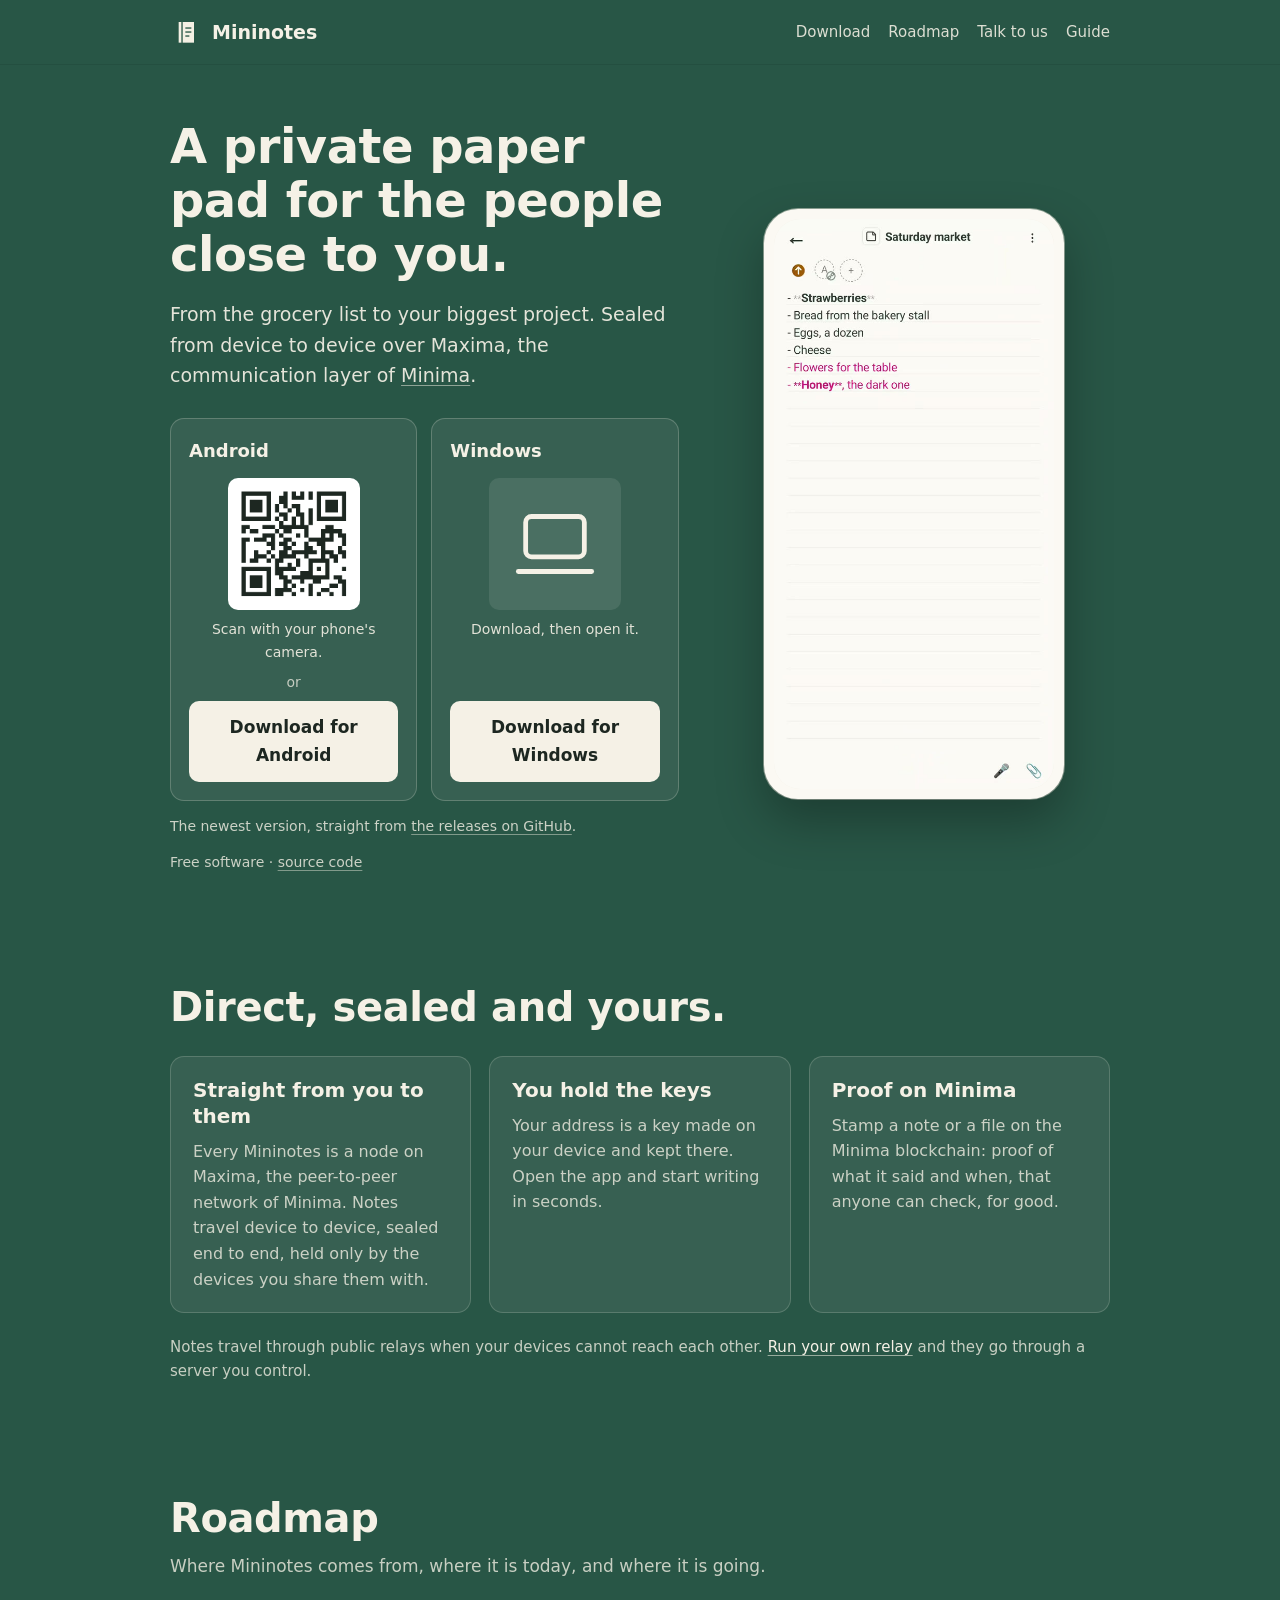
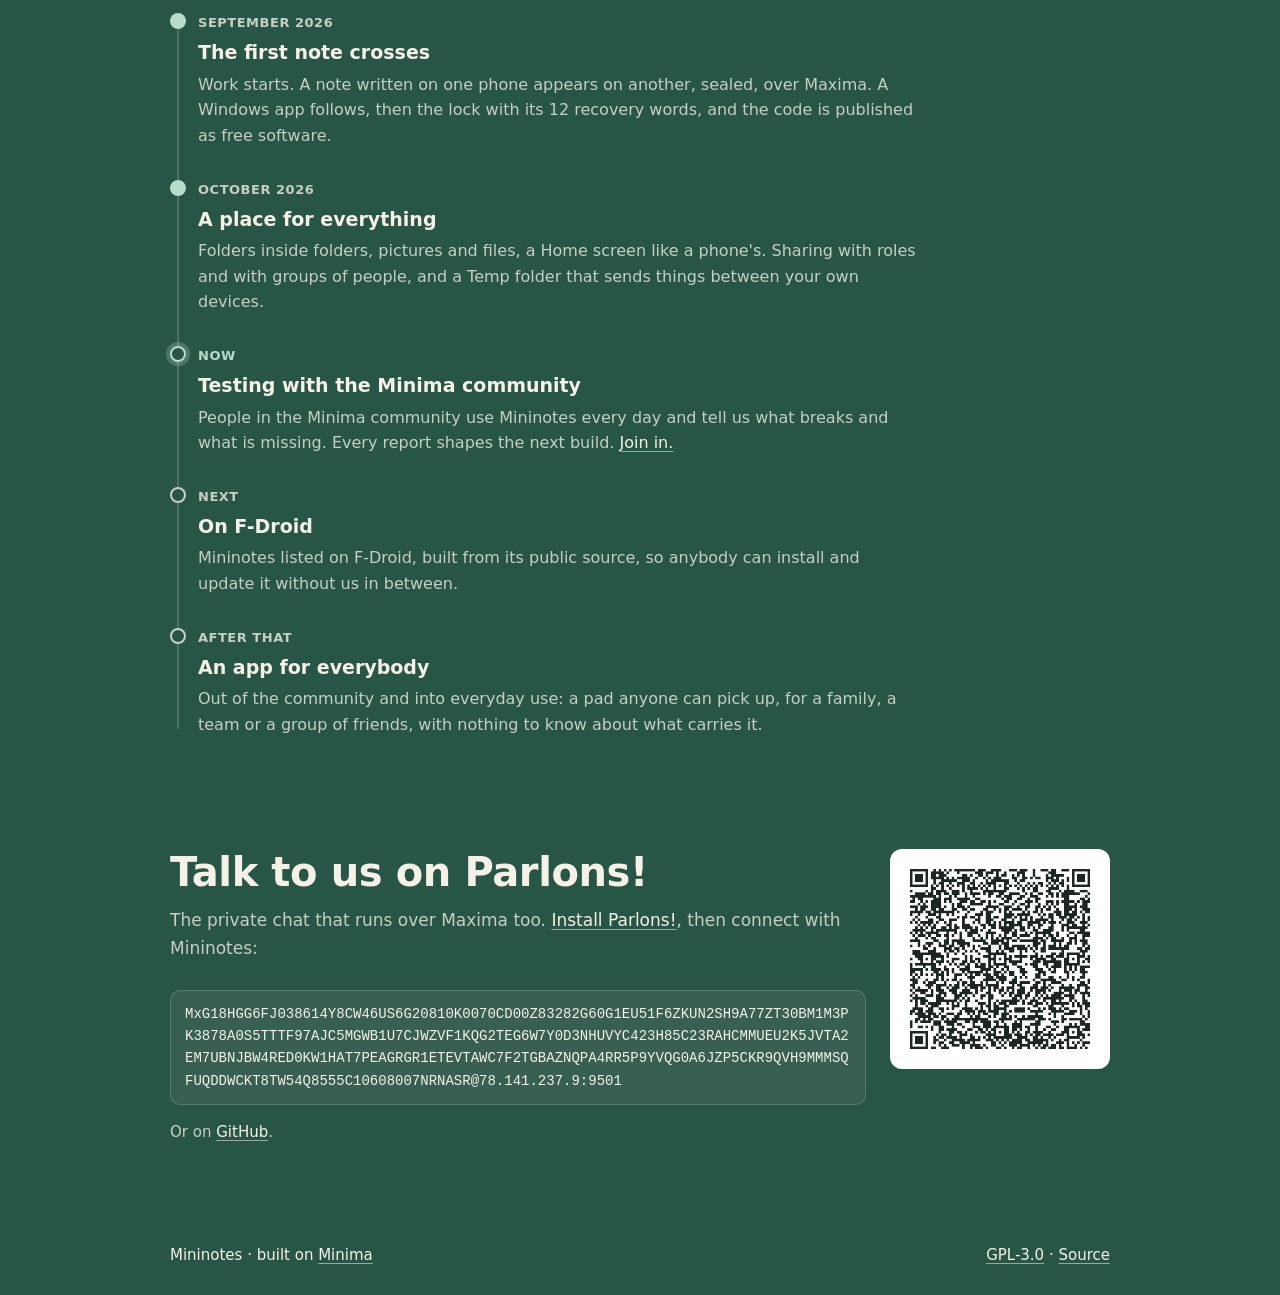
==== index.html @ 7ae5e50c "Guide last in the menu, and the bar back at the first scroll up The menu reads Download, Roadmap, Ta" ====
<!doctype html>
<html lang="en">
<head>
<meta charset="utf-8">
<meta name="viewport" content="width=device-width, initial-scale=1">
<title>Mininotes - a private paper pad for the people close to you</title>
<meta name="description" content="From the grocery list to your biggest project. Notes sealed from device to device over Maxima, the communication layer of Minima. Android and Windows. Free software.">
<meta name="theme-color" content="#285646">
<link rel="icon" type="image/png" sizes="32x32" href="assets/favicon-32.png">
<link rel="icon" type="image/png" sizes="512x512" href="assets/mininotes-512.png">
<link rel="apple-touch-icon" href="assets/apple-touch-icon.png">
<link rel="stylesheet" href="assets/site.css">
<meta property="og:title" content="Mininotes">
<meta property="og:description" content="A private paper pad for the people close to you. Sealed from device to device over Maxima.">
<meta property="og:image" content="assets/mininotes-512.png">
</head>
<body>

<header class="bar">
  <div class="wrap">
    <a class="brand" href="./"><img src="assets/mininotes-512.png" alt="">Mininotes</a>
    <nav aria-label="On this page">
      <a href="#download">Download</a>
      <a href="#roadmap">Roadmap</a>
      <a href="#talk">Talk to us</a>
      <a href="guide.html">Guide</a>
    </nav>
  </div>
</header>

<div class="hero">
  <div class="wrap">
    <div>
      <h1>A private paper pad for the people close to you.</h1>
      <p class="lead">From the grocery list to your biggest project. Sealed from device to device over Maxima, the communication layer of <a class="onground" href="https://minima.global">Minima</a>.</p>
      <div class="choices" id="download">
        <div class="choice">
          <h3>Android</h3>
          <div class="scan">
            <img src="assets/android-qr.png" alt="A code to scan with an Android phone: it downloads Mininotes">
            <p>Scan with your phone's camera.</p>
          </div>
          <p class="or">or</p>
          <a class="button" id="get-android" href="https://github.com/mininotesorg/mininotes/releases/latest/download/Mininotes.apk">Download for Android</a>
        </div>
        <div class="choice">
          <h3>Windows</h3>
          <div class="pc">
            <svg viewBox="0 0 24 24" aria-hidden="true"><rect x="4" y="4.5" width="16" height="11" rx="1.6"/><path d="M2 19.5h20"/></svg>
            <p>Download, then open it.</p>
          </div>
          <a class="button" id="get-windows" href="https://github.com/mininotesorg/mininotes/releases/latest/download/Mininotes-Windows.zip">Download for Windows</a>
        </div>
      </div>
      <p class="small" id="which">The newest version, straight from <a class="onground" href="https://github.com/mininotesorg/mininotes/releases">the releases on GitHub</a>.</p>
      <p class="small">Free software · <a class="onground" href="https://github.com/mininotesorg/mininotes">source code</a></p>
    </div>
    <figure class="phone">
      <video src="assets/mininotes-tour.mp4" poster="assets/mininotes-tour-poster.jpg" autoplay muted loop playsinline preload="metadata"
        aria-label="Mininotes on a phone: a shared grocery list, sharing it, folders, files and the lock, in under a minute"></video>
    </figure>
  </div>
</div>

<main>

<section id="different">
  <div class="wrap">
    <h2 class="claim">Direct, sealed and yours.</h2>
    <div class="grid three">
      <div class="card"><h3>Straight from you to them</h3><p>Every Mininotes is a node on Maxima, the peer-to-peer network of Minima. Notes travel device to device, sealed end to end, held only by the devices you share them with.</p></div>
      <div class="card"><h3>You hold the keys</h3><p>Your address is a key made on your device and kept there. Open the app and start writing in seconds.</p></div>
      <div class="card"><h3>Proof on Minima</h3><p>Stamp a note or a file on the Minima blockchain: proof of what it said and when, that anyone can check, for good.</p></div>
    </div>
    <p class="note own-relay">Notes travel through public relays when your devices cannot reach each other. <a href="https://github.com/mininotesorg/relay">Run your own relay</a> and they go through a server you control.</p>
  </div>
</section>

<section id="roadmap">
  <div class="wrap">
    <h2>Roadmap</h2>
    <p class="sub">Where Mininotes comes from, where it is today, and where it is going.</p>
    <ol class="road">
      <li class="done">
        <span class="when">September 2026</span>
        <h3>The first note crosses</h3>
        <p>Work starts. A note written on one phone appears on another, sealed, over Maxima. A Windows app follows, then the lock with its 12 recovery words, and the code is published as free software.</p>
      </li>
      <li class="done">
        <span class="when">October 2026</span>
        <h3>A place for everything</h3>
        <p>Folders inside folders, pictures and files, a Home screen like a phone's. Sharing with roles and with groups of people, and a Temp folder that sends things between your own devices.</p>
      </li>
      <li class="now">
        <span class="when">Now</span>
        <h3>Testing with the Minima community</h3>
        <p>People in the Minima community use Mininotes every day and tell us what breaks and what is missing. Every report shapes the next build. <a href="#talk">Join in.</a></p>
      </li>
      <li>
        <span class="when">Next</span>
        <h3>On F-Droid</h3>
        <p>Mininotes listed on F-Droid, built from its public source, so anybody can install and update it without us in between.</p>
      </li>
      <li>
        <span class="when">After that</span>
        <h3>An app for everybody</h3>
        <p>Out of the community and into everyday use: a pad anyone can pick up, for a family, a team or a group of friends, with nothing to know about what carries it.</p>
      </li>
    </ol>
  </div>
</section>

<section id="talk">
  <div class="wrap">
    <div class="contact">
      <div>
        <h2>Talk to us on Parlons!</h2>
        <p class="sub">The private chat that runs over Maxima too. <a href="https://parlons.info">Install Parlons!</a>, then connect with Mininotes:</p>
        <span class="address" id="parlons-address">[base64]@78.141.237.9:9501</span>
        <p class="note">Or on <a href="https://github.com/mininotesorg/mininotes/issues">GitHub</a>.</p>
      </div>
      <img class="qr" src="assets/parlons-qr.png" alt="The Mininotes Parlons! address as a QR code">
    </div>
  </div>
</section>

</main>

<footer>
  <div class="wrap">
    <span>Mininotes · built on <a href="https://minima.global">Minima</a></span>
    <span><a href="https://github.com/mininotesorg/mininotes/blob/main/LICENSE">GPL-3.0</a> · <a href="https://github.com/mininotesorg/mininotes">Source</a></span>
  </div>
</footer>

<script>
  // The two buttons download at once, from this page. They start as the permanent links to the newest release; then
  // each is pointed at the newest release that has its file, by its versioned name, and the line under them says
  // which version that is. While a release is still being built its Windows file is not up yet, and the one before
  // is what the button gives. The only request this page makes is this one, to GitHub.
  fetch("https://api.github.com/repos/mininotesorg/mininotes/releases?per_page=10")
    .then(function(r){return r.json();})
    .then(function(releases){
      function newest(pattern){
        for(var i=0;i<releases.length;i++){
          if(releases[i].draft||releases[i].prerelease)continue;
          var file=(releases[i].assets||[]).filter(function(a){return pattern.test(a.name);})[0];
          if(file)return {version:releases[i].tag_name.replace(/^v/,""),url:file.browser_download_url};
        }
        return null;
      }
      var android=newest(/^Mininotes-[0-9.]+\.apk$/),windows=newest(/^Mininotes-Windows-[0-9.]+\.zip$/);
      if(android)document.getElementById("get-android").href=android.url;
      if(windows)document.getElementById("get-windows").href=windows.url;
      if(!android&&!windows)return;
      var said=android&&windows&&android.version===windows.version?"Version "+android.version
        :[android?"Android "+android.version:"",windows?"Windows "+windows.version:""].filter(Boolean).join(" · ");
      var line=document.getElementById("which"),link=line.querySelector("a");
      line.textContent=said+" · ";link.textContent="all releases on GitHub";line.appendChild(link);
    })
    .catch(function(){});
</script>
<script src="assets/header.js"></script>
</body>
</html>
---- assets/site.css ----
/* Mininotes - the site. No fonts, scripts or anything else from elsewhere: the system's own type. */
:root {
  --ground: #285646;
  --ground-deep: #1f463a;
  --paper: #f5f1e6;
  --on-ground: #f5f1e6;
  /* The whole page on the green of its top (the owner, 2026-11-01: "let's have the webpage on one single color for the
     background, use the same color we have a the top section"): the words in the paper's cream, cards a light veil. */
  --card: rgba(245,241,230,.07);
  --ink: #f5f1e6;
  --quiet: rgba(245,241,230,.78);
  --line: rgba(245,241,230,.18);
  --rule: rgba(245,241,230,.18);
  --accent: #b9dcc9;
  --radius: 14px;
  color-scheme: light;
}
/* One look, day and night: the cream paper under the green. A near-black page at night read as gloomy (the owner, 2026-10-05). */

* { box-sizing: border-box; }
html { -webkit-text-size-adjust: 100%; }
body {
  margin: 0;
  background: var(--ground);
  color: var(--ink);
  font: 17px/1.6 system-ui, -apple-system, "Segoe UI", Roboto, "Helvetica Neue", Arial, sans-serif;
}
a { color: var(--on-ground); text-underline-offset: 3px; text-decoration-color: rgba(245,241,230,.55); }
a:hover { text-decoration-thickness: 2px; }
img { max-width: 100%; }
.wrap { max-width: 980px; margin: 0 auto; padding: 0 20px; }

/* The bar */
.bar { background: var(--ground); color: var(--on-ground); }
/* Kept at the top of the window: out of the way while reading down, back at the first move up (assets/header.js). */
header.bar { position: sticky; top: 0; z-index: 20; transition: transform .25s ease; box-shadow: 0 1px 0 rgba(0,0,0,.08); }
header.bar.away { transform: translateY(-100%); }
@media (prefers-reduced-motion: reduce) { header.bar { transition: none; } }
/* A place jumped to is never under the bar. */
[id] { scroll-margin-top: 76px; }
.bar .wrap { display: flex; align-items: center; justify-content: space-between; gap: 16px; min-height: 64px; flex-wrap: wrap; }
.brand { display: flex; align-items: center; gap: 10px; color: var(--on-ground); text-decoration: none; font-weight: 700; font-size: 19px; }
.brand img { width: 32px; height: 32px; border-radius: 7px; }
.bar nav { display: flex; gap: 18px; flex-wrap: wrap; }
.bar nav a { color: var(--on-ground); text-decoration: none; opacity: .88; font-size: 15px; }
.bar nav a:hover { opacity: 1; text-decoration: underline; }

/* The first thing seen */
.hero { background: var(--ground); color: var(--on-ground); padding: 56px 0 72px; }
.hero .wrap { display: grid; grid-template-columns: 1.3fr 1fr; gap: 40px; align-items: center; }
.hero h1 { font-size: clamp(32px, 5vw, 48px); line-height: 1.12; margin: 0 0 18px; letter-spacing: -0.5px; }
.hero p.lead { font-size: 19px; margin: 0 0 28px; opacity: .92; max-width: 34em; }
.actions { display: flex; gap: 12px; flex-wrap: wrap; }
.button {
  display: inline-block; padding: 12px 20px; border-radius: 10px; font-weight: 600; text-decoration: none;
  background: #f5f1e6; color: #1d2721; border: 1px solid transparent;
}
.button:hover { background: #fff; text-decoration: none; }
.button.plain { background: transparent; color: var(--on-ground); border-color: rgba(245,241,230,.45); }
.button.plain:hover { border-color: var(--on-ground); background: rgba(245,241,230,.08); }
.small { font-size: 14px; opacity: .8; margin-top: 14px; }

/* The ruled page, drawn: what the app looks like, without a screenshot */
.pad {
  background: #fbf9f3; color: #1d2721; border-radius: var(--radius); padding: 22px 26px 30px;
  box-shadow: 0 18px 40px rgba(0,0,0,.25);
}
.pad h3 { margin: 0 0 12px; font-size: 20px; }
.pad ul { list-style: none; margin: 0; padding: 0; border-top: 1px solid #d9e3dc;
  background-image: repeating-linear-gradient(to bottom, transparent 0 35px, #d9e3dc 35px 36px); }
.pad li { line-height: 36px; font-size: 17px; }
.pad li s { color: #7c857f; }
.pad .who { font-size: 13px; color: #5b665f; margin: -6px 0 10px; }

/* The app itself, recorded on a phone: a frame round the video, nothing over it */
.phone { margin: 0 auto; width: min(300px, 78vw); padding: 10px; background: #fbf9f3; border-radius: 34px;
  box-shadow: 0 22px 48px rgba(0,0,0,.28), 0 0 0 1px rgba(245,241,230,.5); }
.phone video { display: block; width: 100%; aspect-ratio: 540 / 1100; border-radius: 26px; background: #f5f1e6; }

/* Sections */
/* No line between sections (the owner, 2026-11-01: "remove the horizontal line between the section"): the space parts them. */
section { padding: 56px 0; }
/* Every section's title at one size, the size of the first one (the owner, 2026-11-01). */
h2 { font-size: clamp(28px, 4vw, 40px); line-height: 1.15; margin: 0 0 12px; letter-spacing: -0.4px; }
.sub { color: var(--quiet); margin: 0 0 28px; max-width: 42em; }
/* Why Mininotes, said boldly right under the first screen (the owner, 2026-11-01: "we have to nail it right there, it must be
   bold, why we are the best solution there is"): a big claim, then three cards, each a claim in bold and one line of proof. */
#different { padding-top: 24px; }
#different h2.claim { margin-bottom: 26px; }
.grid.three { grid-template-columns: repeat(3, 1fr); }
.grid.three .card h3 { font-size: 20px; line-height: 1.3; margin-bottom: 10px; }
.grid.three .card p { color: var(--quiet); }
.grid { display: grid; grid-template-columns: repeat(3, 1fr); gap: 18px; }
.card { background: var(--card); border: 1px solid var(--line); border-radius: var(--radius); padding: 20px 22px; }
.card h3 { margin: 0 0 6px; font-size: 18px; }
.card p { margin: 0; color: var(--quiet); font-size: 16px; }
.two { display: grid; grid-template-columns: 1fr 1fr; gap: 18px; }
.steps { counter-reset: step; list-style: none; padding: 0; margin: 0; }
.steps li { counter-increment: step; position: relative; padding: 0 0 16px 44px; }
.steps li::before {
  content: counter(step); position: absolute; left: 0; top: 0; width: 30px; height: 30px; border-radius: 50%;
  background: var(--accent); color: var(--ground); font-weight: 700; font-size: 15px; display: grid; place-items: center;
}
code, .address {
  font-family: ui-monospace, "Cascadia Mono", Consolas, "Liberation Mono", monospace; font-size: 14px;
}
.address {
  display: block; background: var(--card); border: 1px solid var(--line); border-radius: 10px; padding: 12px 14px;
  word-break: break-all; user-select: all; margin: 10px 0;
}
.contact { display: grid; grid-template-columns: 1fr auto; gap: 24px; align-items: start; }
.qr { background: #fff; padding: 12px; border-radius: 12px; width: 220px; }
.note { color: var(--quiet); font-size: 15px; }
.own-relay { margin: 22px 0 0; }

footer { background: var(--ground); color: var(--on-ground); padding: 28px 0; font-size: 15px; }
footer a { color: var(--on-ground); }
footer .wrap { display: flex; justify-content: space-between; gap: 16px; flex-wrap: wrap; }

@media (max-width: 760px) {
  .hero { padding: 36px 0 48px; }
  .hero .wrap, .two, .contact { grid-template-columns: 1fr; }
  .grid { grid-template-columns: 1fr; }
  .bar nav { gap: 14px; }
  .qr { width: 180px; }
}

/* A link inside the green: in the paper colour, underlined, so it reads as a link without shouting. */
a.onground { color: var(--on-ground); text-decoration: underline; text-decoration-color: rgba(245,241,230,.55); }
a.onground:hover { text-decoration-color: var(--on-ground); }

/* A download button on the paper: filled green, the one thing to press in its card. */
.button.solid { background: var(--ground); color: #f5f1e6; }
.button.solid:hover { background: #1f463a; color: #fff; }

/* One quiet line, centred under the cards. */
.center { text-align: center; margin-top: 22px; }

/* Privacy in key words: short phrases in pills, read at a glance. */
.keys { display: flex; flex-wrap: wrap; gap: 10px; }
.keys span { background: var(--card); border: 1px solid var(--line); border-radius: 999px; padding: 8px 16px; font-size: 15px; }
.keys span::before { content: "\2713\00a0\00a0"; color: var(--accent); font-weight: 700; }

/* Two choices side by side (the owner, 2026-11-01: "it is clear that the QR code is for Android ... two choices side by side and
   scanning the QR code is the first option for android, window gets only the download button"). Two cards of one size, each
   its name, a square, a line and its button: Android's square is its code, Windows's a drawn laptop (the owner: "side by side
   not being the same size doesnt work"). */
.choices { display: grid; grid-template-columns: 1fr 1fr; gap: 14px; max-width: 520px; }
.choice { display: flex; flex-direction: column; gap: 12px; background: rgba(245,241,230,.07); border: 1px solid rgba(245,241,230,.22);
  border-radius: var(--radius); padding: 18px; }
.choice h3 { margin: 0; font-size: 18px; }
.choice .button { margin-top: auto; text-align: center; }
.or { margin: -4px 0 -4px; font-size: 14px; opacity: .75; text-align: center; display: none; }

/* The download code, for a visitor on a computer: shown only where there is a mouse, never on a phone, where the button is
   the way. */
.scan { display: none; flex-direction: column; align-items: center; gap: 8px; }
.scan img { width: 132px; height: 132px; background: #fff; padding: 8px; border-radius: 10px; }
.scan p { margin: 0; font-size: 14px; opacity: .9; text-align: center; }
@media (hover: hover) and (pointer: fine) { .scan, .or { display: flex; justify-content: center; } }
/* Windows's square, the size of the code beside it, so the two cards are alike; shown where the code is. */
.pc { display: none; flex-direction: column; align-items: center; gap: 8px; }
.pc svg { width: 132px; height: 132px; padding: 22px; border-radius: 10px; background: rgba(245,241,230,.1);
  fill: none; stroke: var(--on-ground); stroke-width: 1.3; stroke-linecap: round; stroke-linejoin: round; }
.pc p { margin: 0; font-size: 14px; opacity: .9; text-align: center; }
@media (hover: hover) and (pointer: fine) { .pc { display: flex; } }
@media (max-width: 420px) { .choices { grid-template-columns: 1fr; } }

/* The roadmap: a line down the left, a dot for each step. Done is filled, now is ringed, ahead is hollow. */
.road { list-style: none; margin: 0; padding: 0 0 0 28px; position: relative; max-width: 44em; }
.road::before { content: ""; position: absolute; left: 7px; top: 8px; bottom: 8px; width: 2px; background: var(--line); }
.road li { position: relative; padding: 0 0 26px; }
.road li:last-child { padding-bottom: 0; }
.road li::before { content: ""; position: absolute; left: -28px; top: 5px; width: 12px; height: 12px; border-radius: 50%;
  background: var(--ground); border: 2px solid var(--quiet); }
.road li.done::before { background: var(--accent); border-color: var(--accent); }
.road li.now::before { background: var(--ground); border-color: var(--accent); box-shadow: 0 0 0 4px color-mix(in srgb, var(--accent) 25%, transparent); }
.road .when { font-size: 13px; font-weight: 700; letter-spacing: .04em; text-transform: uppercase; color: var(--quiet); }
.road li.now .when { color: var(--accent); }
.road h3 { margin: 2px 0 4px; font-size: 19px; }
.road p { margin: 0; color: var(--quiet); font-size: 16px; }
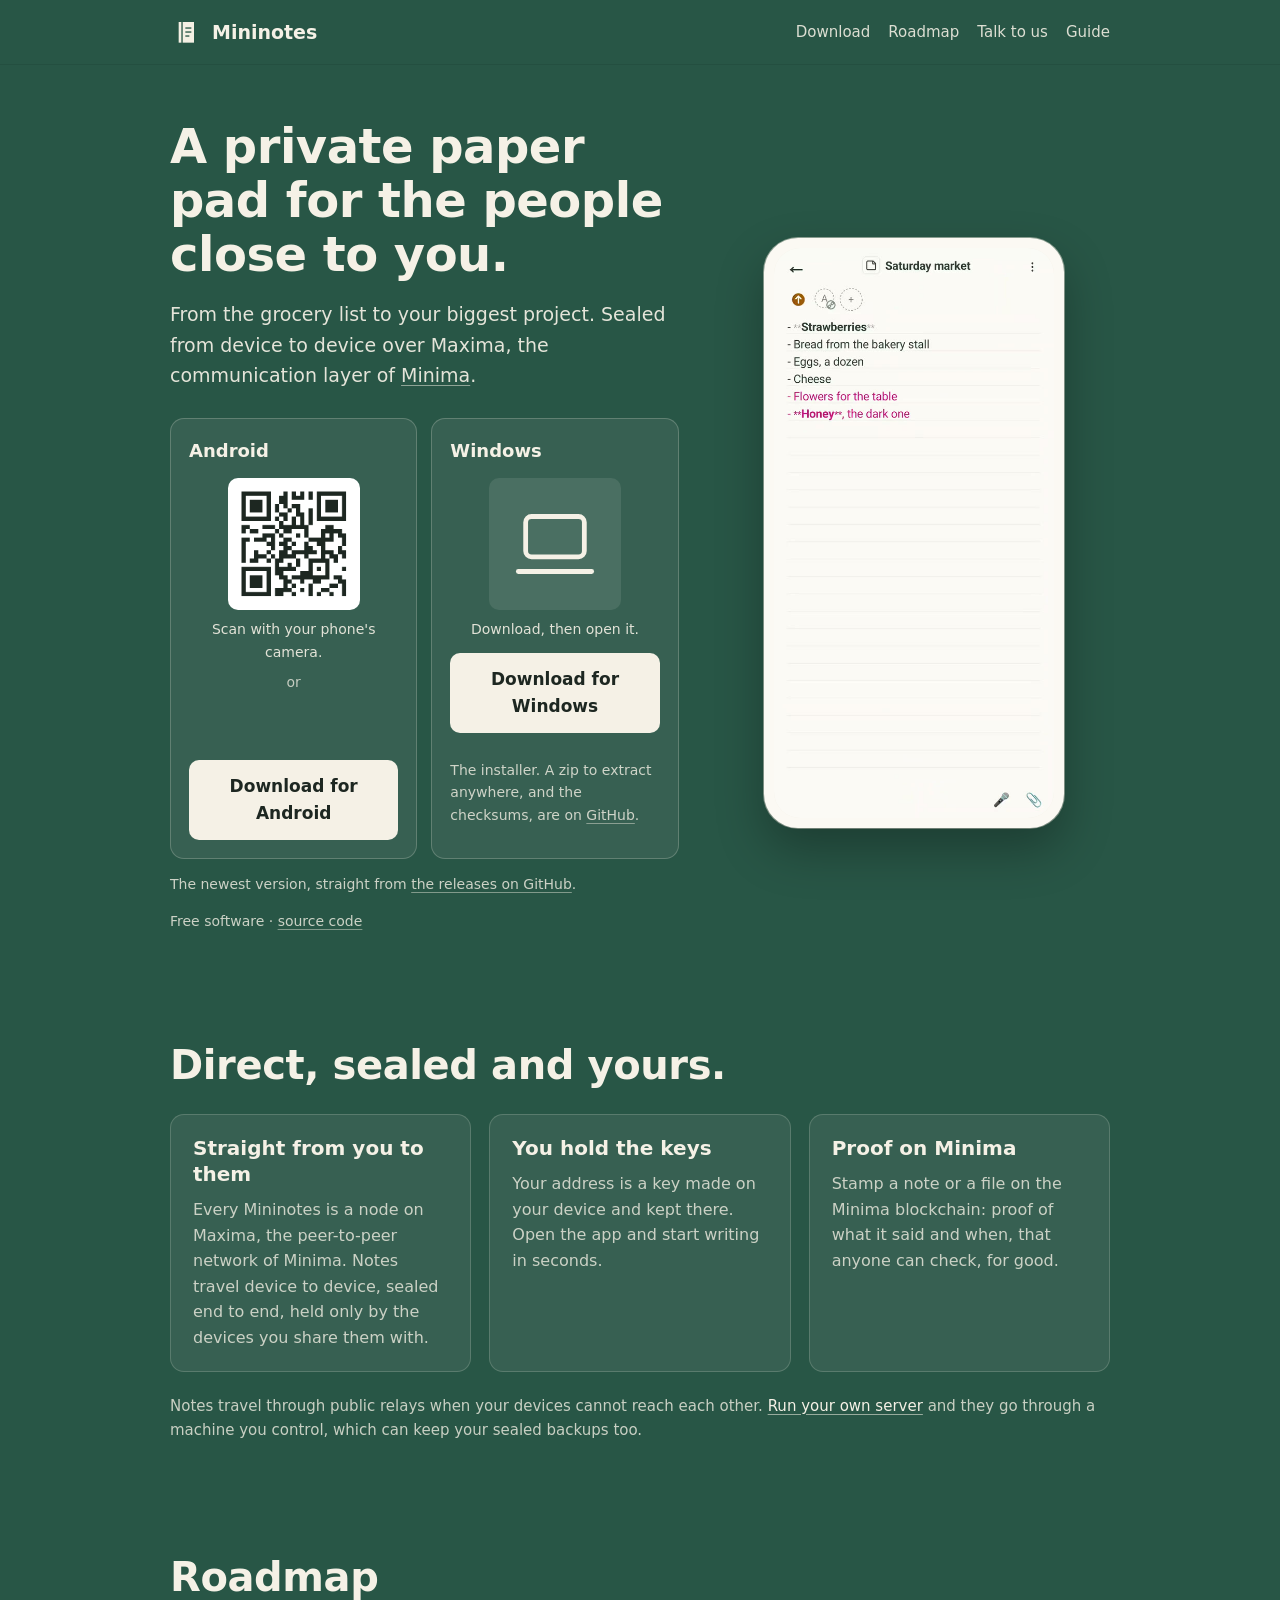
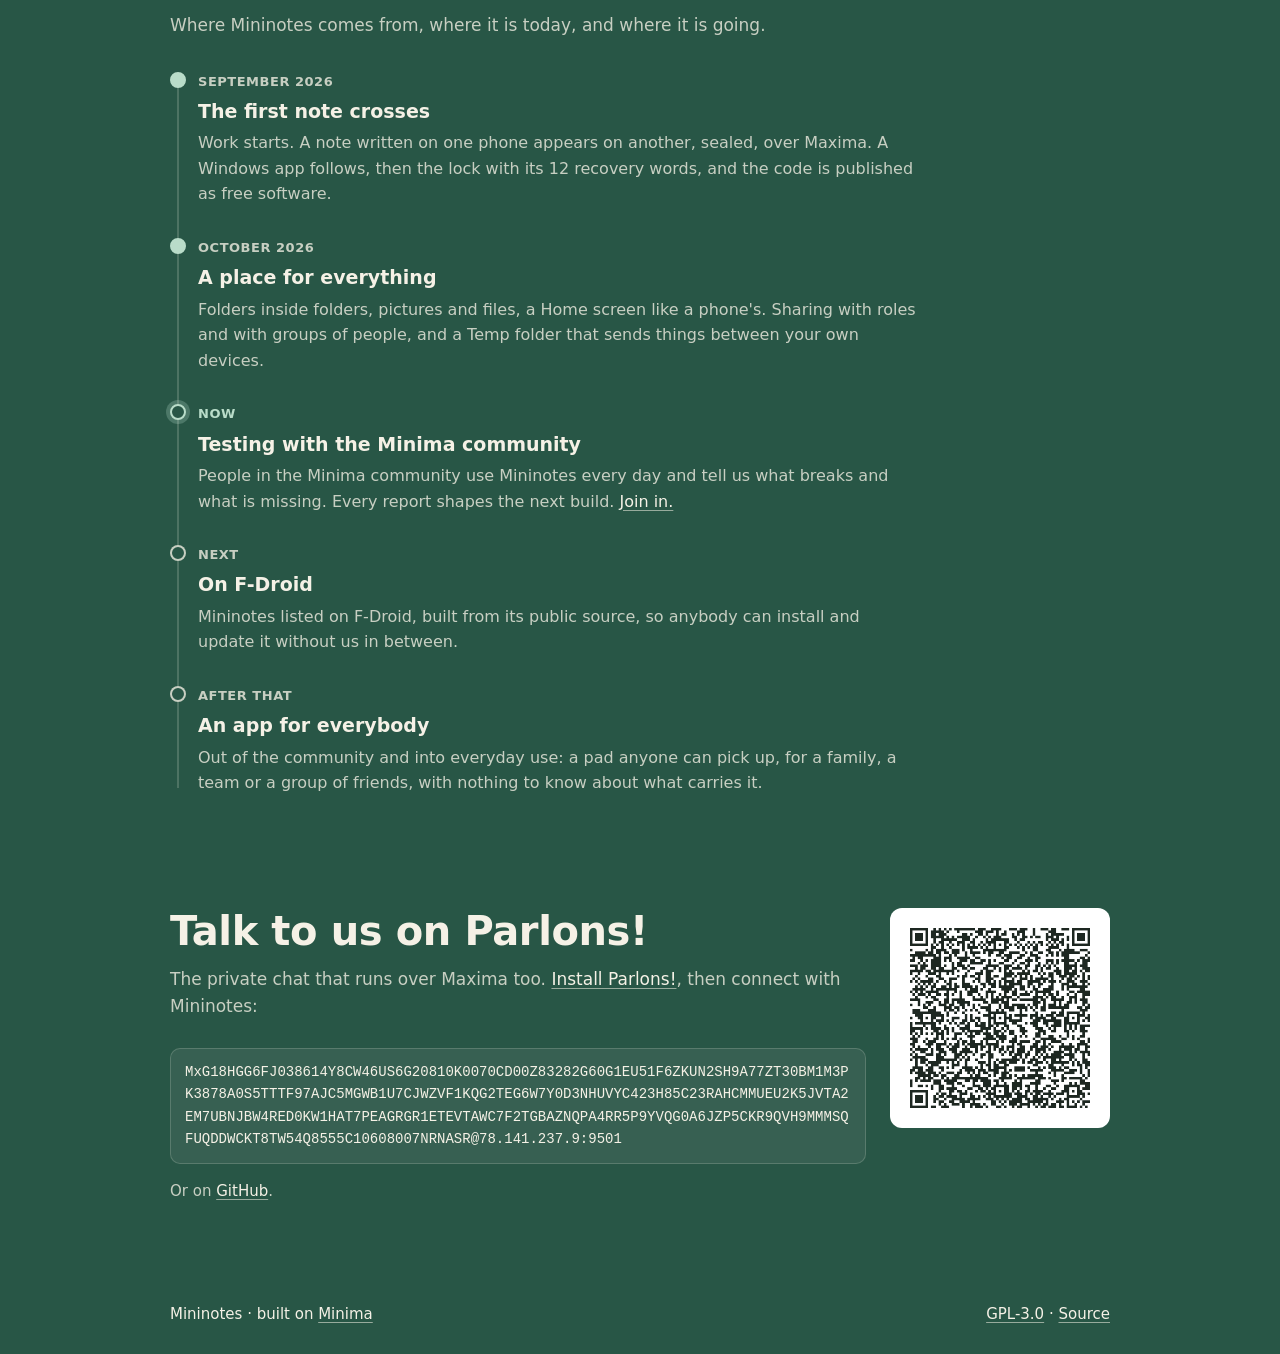
==== commit e6768f91: "Download for Windows gives the installer; the old Windows page sends to it The button and the newest" ====
--- a/index.html
+++ b/index.html
@@ -49,7 +49,8 @@
             <svg viewBox="0 0 24 24" aria-hidden="true"><rect x="4" y="4.5" width="16" height="11" rx="1.6"/><path d="M2 19.5h20"/></svg>
             <p>Download, then open it.</p>
           </div>
-          <a class="button" id="get-windows" href="https://github.com/mininotesorg/mininotes/releases/latest/download/Mininotes-Windows.zip">Download for Windows</a>
+          <a class="button" id="get-windows" href="https://github.com/mininotesorg/mininotes/releases/latest/download/Mininotes-Windows.msi">Download for Windows</a>
+          <p class="small">The installer. A zip to extract anywhere, and the checksums, are on <a class="onground" href="https://github.com/mininotesorg/mininotes/releases/latest">GitHub</a>.</p>
         </div>
       </div>
       <p class="small" id="which">The newest version, straight from <a class="onground" href="https://github.com/mininotesorg/mininotes/releases">the releases on GitHub</a>.</p>
@@ -72,7 +73,7 @@
       <div class="card"><h3>You hold the keys</h3><p>Your address is a key made on your device and kept there. Open the app and start writing in seconds.</p></div>
       <div class="card"><h3>Proof on Minima</h3><p>Stamp a note or a file on the Minima blockchain: proof of what it said and when, that anyone can check, for good.</p></div>
     </div>
-    <p class="note own-relay">Notes travel through public relays when your devices cannot reach each other. <a href="https://github.com/mininotesorg/relay">Run your own relay</a> and they go through a server you control.</p>
+    <p class="note own-relay">Notes travel through public relays when your devices cannot reach each other. <a href="https://github.com/mininotesorg/server">Run your own server</a> and they go through a machine you control, which can keep your sealed backups too.</p>
   </div>
 </section>
 
@@ -149,7 +150,7 @@
         }
         return null;
       }
-      var android=newest(/^Mininotes-[0-9.]+\.apk$/),windows=newest(/^Mininotes-Windows-[0-9.]+\.zip$/);
+      var android=newest(/^Mininotes-[0-9.]+\.apk$/),windows=newest(/^Mininotes-Windows-[0-9.]+\.msi$/);
       if(android)document.getElementById("get-android").href=android.url;
       if(windows)document.getElementById("get-windows").href=windows.url;
       if(!android&&!windows)return;
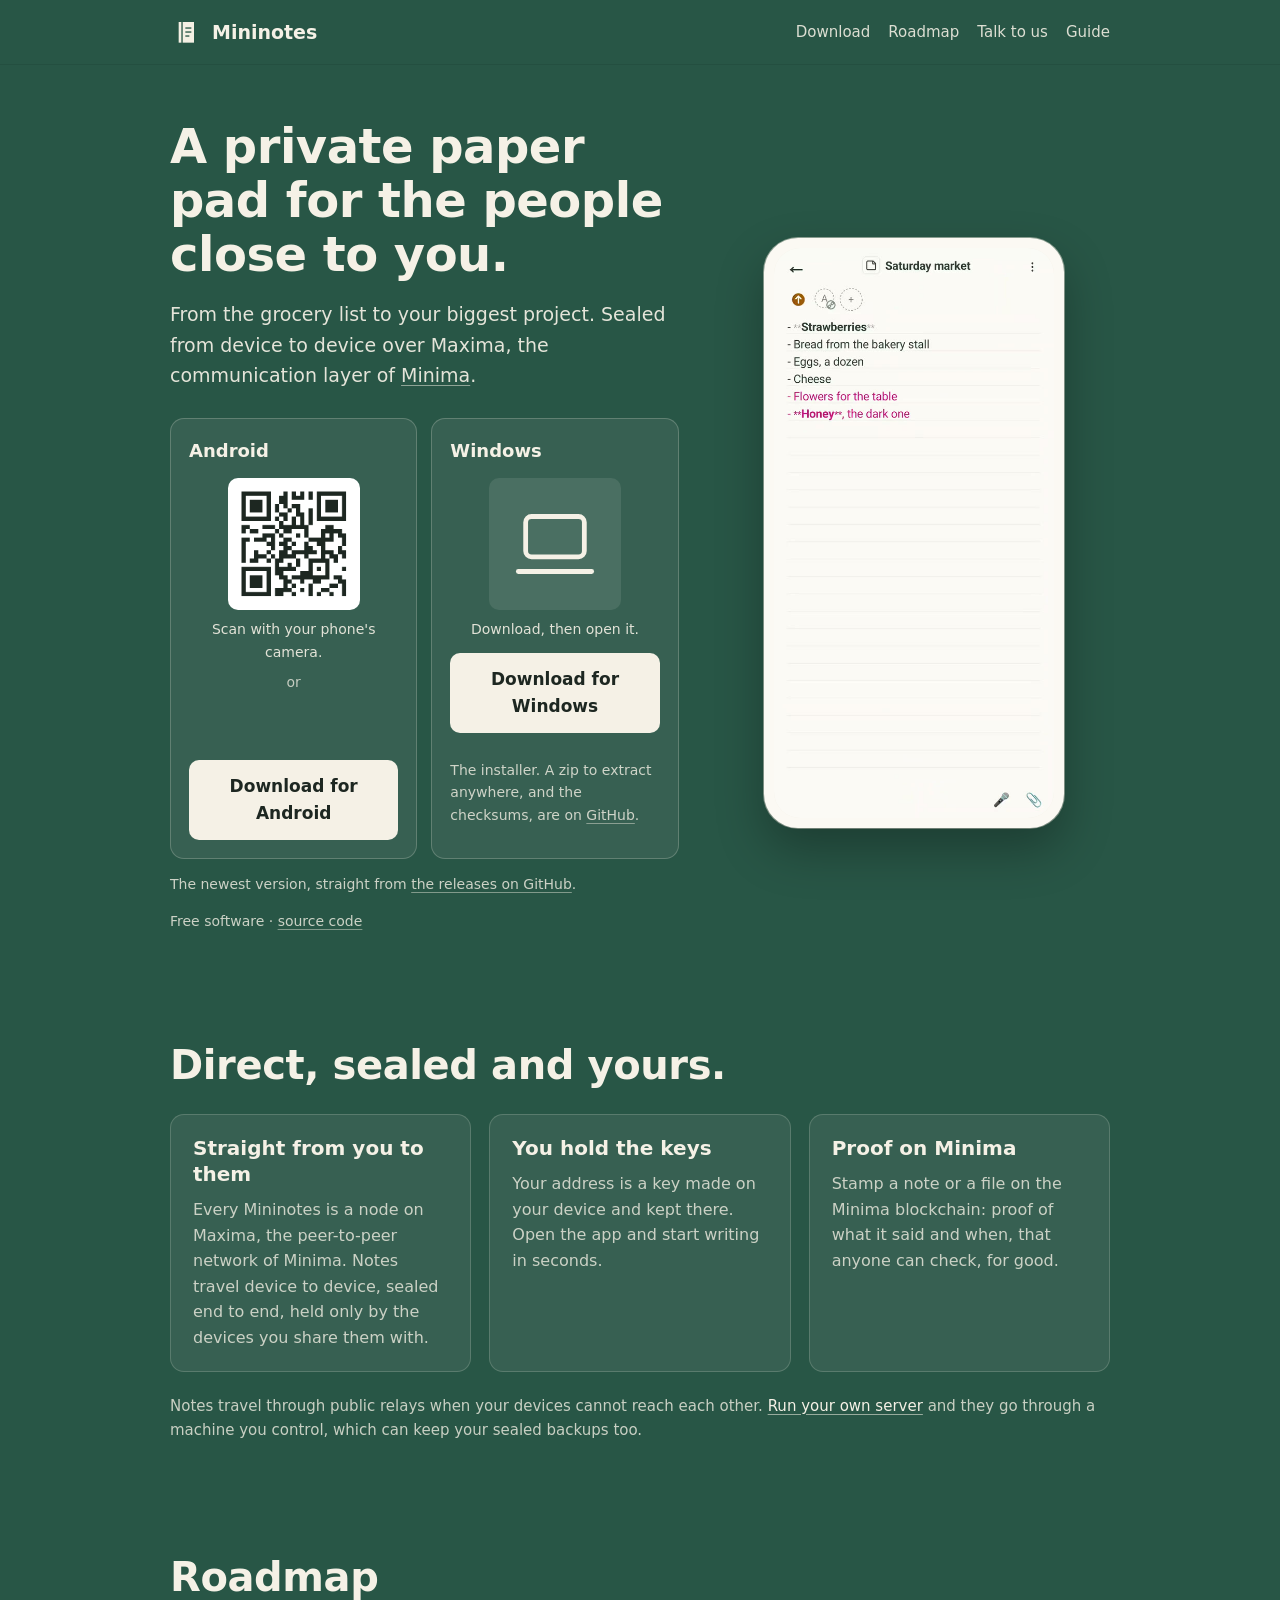
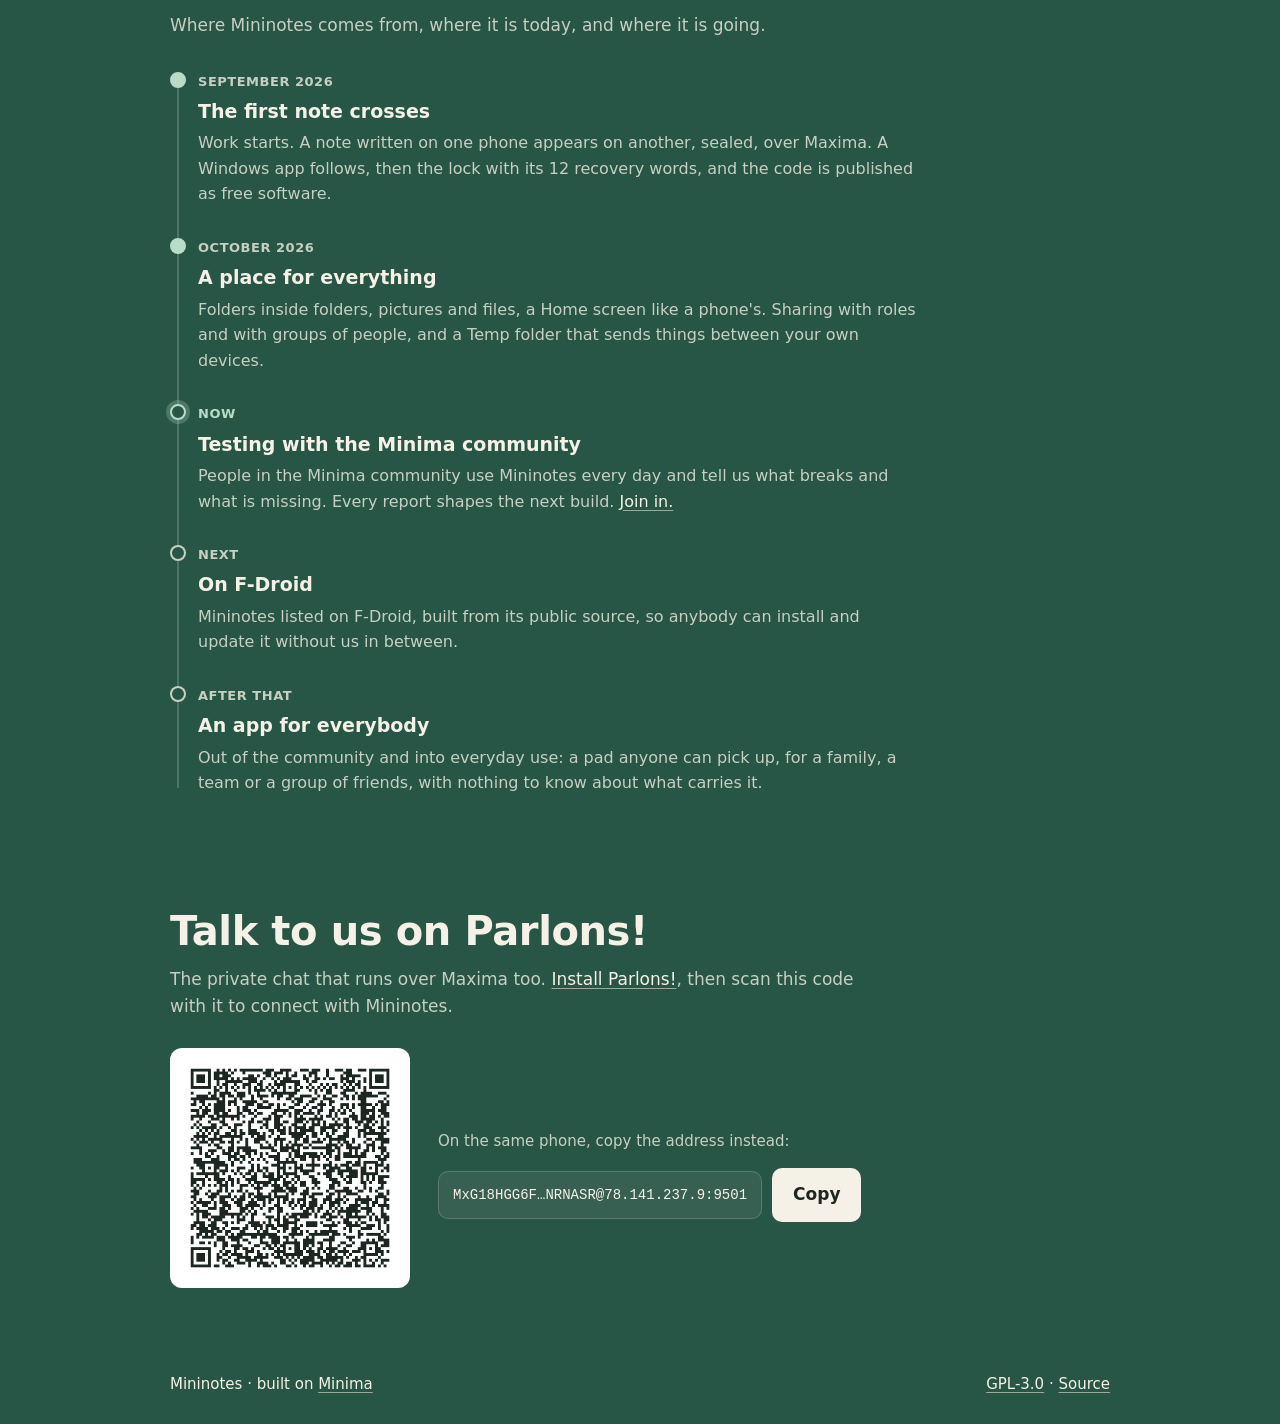
==== commit 9b06ecc9: "Talk to us: the code first, the address short with Copy The Parlons! code is the first and largest t" ====
--- a/index.html
+++ b/index.html
@@ -113,14 +113,18 @@
 
 <section id="talk">
   <div class="wrap">
-    <div class="contact">
-      <div>
-        <h2>Talk to us on Parlons!</h2>
-        <p class="sub">The private chat that runs over Maxima too. <a href="https://parlons.info">Install Parlons!</a>, then connect with Mininotes:</p>
-        <span class="address" id="parlons-address">[base64]@78.141.237.9:9501</span>
-        <p class="note">Or on <a href="https://github.com/mininotesorg/mininotes/issues">GitHub</a>.</p>
+    <h2>Talk to us on Parlons!</h2>
+    <p class="sub">The private chat that runs over Maxima too. <a href="https://parlons.info">Install Parlons!</a>, then scan this code with it to connect with Mininotes.</p>
+    <!-- The code first, the address only as its beginning and end with Copy beside it (the owner, 2026-11-07). -->
+    <div class="talk">
+      <img class="qr" src="assets/parlons-qr.png" alt="The Mininotes Parlons! address as a QR code">
+      <div class="handle">
+        <p class="note">On the same phone, copy the address instead:</p>
+        <div class="copyline">
+          <span class="address short" id="parlons-address" title="The whole address is copied">MxG18HGG6F…NRNASR@78.141.237.9:9501</span>
+          <button type="button" class="button copy" id="copy-parlons" data-copy="[base64]@78.141.237.9:9501">Copy</button>
+        </div>
       </div>
-      <img class="qr" src="assets/parlons-qr.png" alt="The Mininotes Parlons! address as a QR code">
     </div>
   </div>
 </section>
@@ -161,6 +165,15 @@
     })
     .catch(function(){});
 </script>
+<script>
+  // Copy: the whole Parlons! address, though only its beginning and end are shown.
+  (function(){var b=document.getElementById('copy-parlons');if(!b)return;
+    b.addEventListener('click',function(){var t=b.getAttribute('data-copy');
+      function done(){b.textContent='Copied';setTimeout(function(){b.textContent='Copy';},2000);}
+      if(navigator.clipboard&&navigator.clipboard.writeText){navigator.clipboard.writeText(t).then(done,function(){old(t);done();});}else{old(t);done();}
+      function old(x){var a=document.createElement('textarea');a.value=x;a.style.position='fixed';a.style.opacity='0';document.body.appendChild(a);a.select();try{document.execCommand('copy');}catch(e){}document.body.removeChild(a);}
+    });})();
+</script>
 <script src="assets/header.js"></script>
 </body>
 </html>
--- a/assets/site.css
+++ b/assets/site.css
@@ -109,6 +109,12 @@
   word-break: break-all; user-select: all; margin: 10px 0;
 }
 .contact { display: grid; grid-template-columns: 1fr auto; gap: 24px; align-items: start; }
+/* Talk to us: the code first and largest, the address beside it as its beginning and end with Copy. */
+.talk { display: flex; gap: 28px; align-items: center; flex-wrap: wrap; margin-top: 12px; }
+.talk .qr { width: 240px; }
+.copyline { display: flex; gap: 10px; align-items: center; flex-wrap: wrap; }
+.address.short { display: inline-block; margin: 0; word-break: normal; user-select: text; }
+.button.copy { cursor: pointer; font: inherit; font-weight: 600; border: 1px solid var(--line); }
 .qr { background: #fff; padding: 12px; border-radius: 12px; width: 220px; }
 .note { color: var(--quiet); font-size: 15px; }
 .own-relay { margin: 22px 0 0; }
@@ -120,7 +126,14 @@
 @media (max-width: 760px) {
   .hero { padding: 36px 0 48px; }
   .hero .wrap, .two, .contact { grid-template-columns: 1fr; }
-  .grid { grid-template-columns: 1fr; }
+  /* On a phone, the app seen first and the downloads under it (the owner, 2026-11-07: "put the download buttons under the
+     animation of the app"): the column's parts placed one by one, the phone between the words and the buttons. */
+  .hero .wrap { row-gap: 0; }
+  .hero .wrap > div { display: contents; }
+  .hero figure.phone { order: 1; margin: 4px auto 32px; }
+  .hero .choices, .hero p.small { order: 2; }
+  /* .grid.three too: it outranked .grid, so the three cards stayed side by side on a phone (the owner, 2026-11-07). */
+  .grid, .grid.three { grid-template-columns: 1fr; }
   .bar nav { gap: 14px; }
   .qr { width: 180px; }
 }
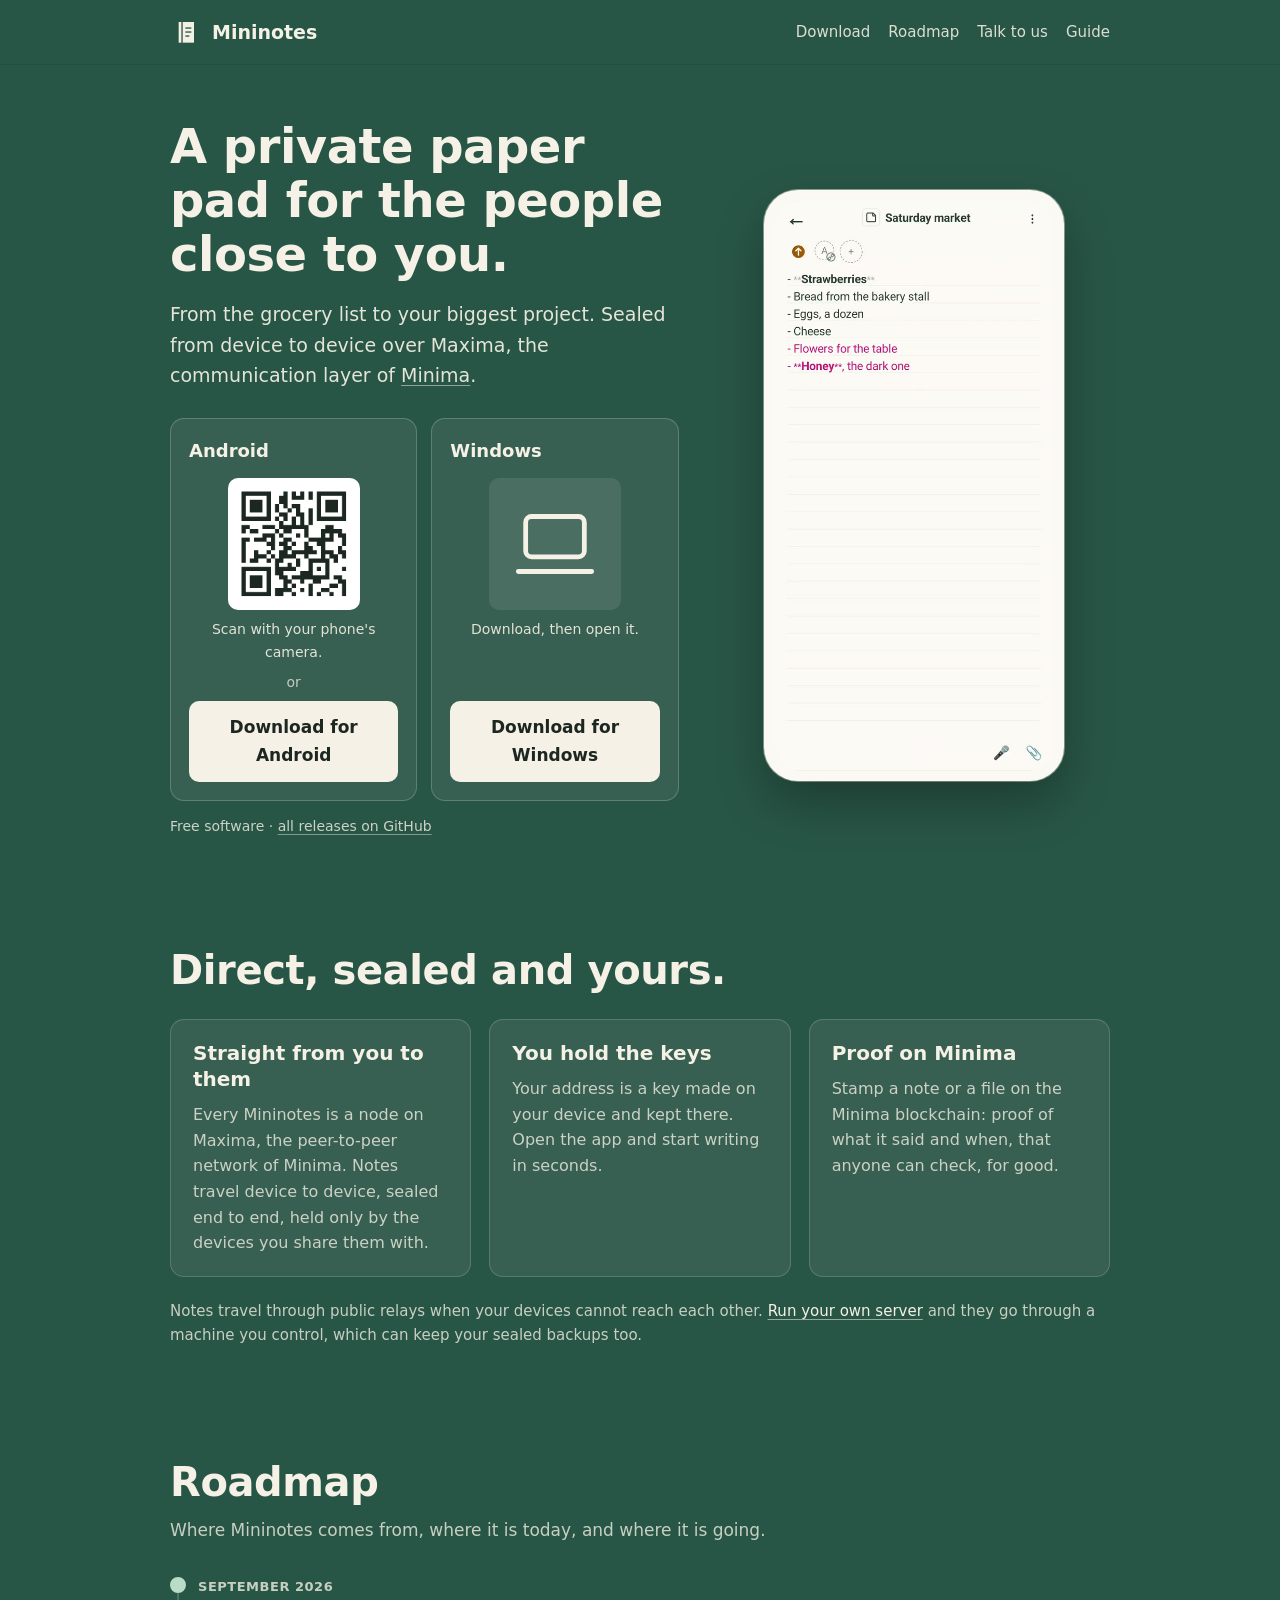
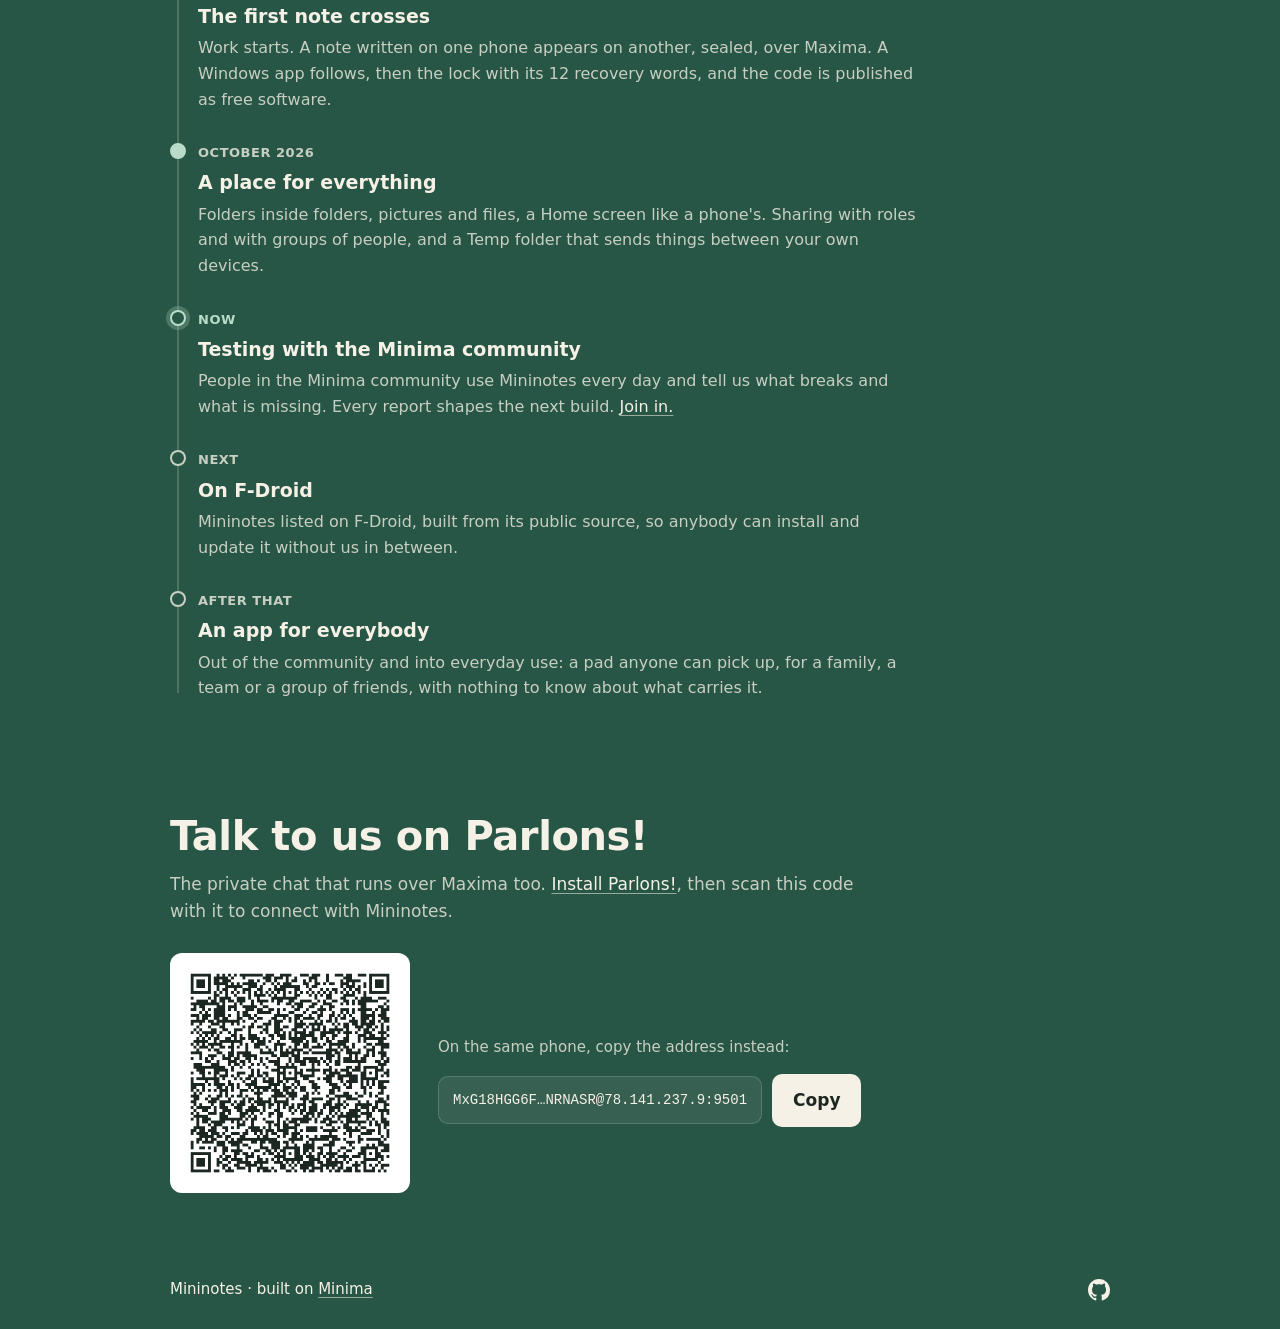
==== commit c24b2641: "One line for the version, the GitHub icon in the footer The installer sentence under Windows made th" ====
--- a/index.html
+++ b/index.html
@@ -50,11 +50,9 @@
             <p>Download, then open it.</p>
           </div>
           <a class="button" id="get-windows" href="https://github.com/mininotesorg/mininotes/releases/latest/download/Mininotes-Windows.msi">Download for Windows</a>
-          <p class="small">The installer. A zip to extract anywhere, and the checksums, are on <a class="onground" href="https://github.com/mininotesorg/mininotes/releases/latest">GitHub</a>.</p>
         </div>
       </div>
-      <p class="small" id="which">The newest version, straight from <a class="onground" href="https://github.com/mininotesorg/mininotes/releases">the releases on GitHub</a>.</p>
-      <p class="small">Free software · <a class="onground" href="https://github.com/mininotesorg/mininotes">source code</a></p>
+      <p class="small" id="which">Free software · <a class="onground" href="https://github.com/mininotesorg/mininotes/releases">all releases on GitHub</a></p>
     </div>
     <figure class="phone">
       <video src="assets/mininotes-tour.mp4" poster="assets/mininotes-tour-poster.jpg" autoplay muted loop playsinline preload="metadata"
@@ -134,7 +132,7 @@
 <footer>
   <div class="wrap">
     <span>Mininotes · built on <a href="https://minima.global">Minima</a></span>
-    <span><a href="https://github.com/mininotesorg/mininotes/blob/main/LICENSE">GPL-3.0</a> · <a href="https://github.com/mininotesorg/mininotes">Source</a></span>
+    <span><a class="github" href="https://github.com/mininotesorg" aria-label="Mininotes on GitHub" title="GitHub"><svg viewBox="0 0 16 16" width="22" height="22" aria-hidden="true"><path fill="currentColor" d="M8 0C3.58 0 0 3.58 0 8c0 3.54 2.29 6.53 5.47 7.59.4.07.55-.17.55-.38 0-.19-.01-.82-.01-1.49-2.01.37-2.53-.49-2.69-.94-.09-.23-.48-.94-.82-1.13-.28-.15-.68-.52-.01-.53.63-.01 1.08.58 1.23.82.72 1.21 1.87.87 2.33.66.07-.52.28-.87.51-1.07-1.78-.2-3.64-.89-3.64-3.95 0-.87.31-1.59.82-2.15-.08-.2-.36-1.02.08-2.12 0 0 .67-.21 2.2.82.64-.18 1.32-.27 2-.27s1.36.09 2 .27c1.53-1.04 2.2-.82 2.2-.82.44 1.1.16 1.92.08 2.12.51.56.82 1.27.82 2.15 0 3.07-1.87 3.75-3.65 3.95.29.25.54.73.54 1.48 0 1.07-.01 1.93-.01 2.2 0 .21.15.46.55.38A8.01 8.01 0 0 0 16 8c0-4.42-3.58-8-8-8z"/></svg></a></span>
   </div>
 </footer>
 
@@ -161,7 +159,7 @@
       var said=android&&windows&&android.version===windows.version?"Version "+android.version
         :[android?"Android "+android.version:"",windows?"Windows "+windows.version:""].filter(Boolean).join(" · ");
       var line=document.getElementById("which"),link=line.querySelector("a");
-      line.textContent=said+" · ";link.textContent="all releases on GitHub";line.appendChild(link);
+      line.textContent="Free software · "+said+" · ";line.appendChild(link);
     })
     .catch(function(){});
 </script>
--- a/assets/site.css
+++ b/assets/site.css
@@ -121,6 +121,7 @@
 
 footer { background: var(--ground); color: var(--on-ground); padding: 28px 0; font-size: 15px; }
 footer a { color: var(--on-ground); }
+footer .github { display: inline-flex; vertical-align: middle; margin-left: 6px; }
 footer .wrap { display: flex; justify-content: space-between; gap: 16px; flex-wrap: wrap; }
 
 @media (max-width: 760px) {
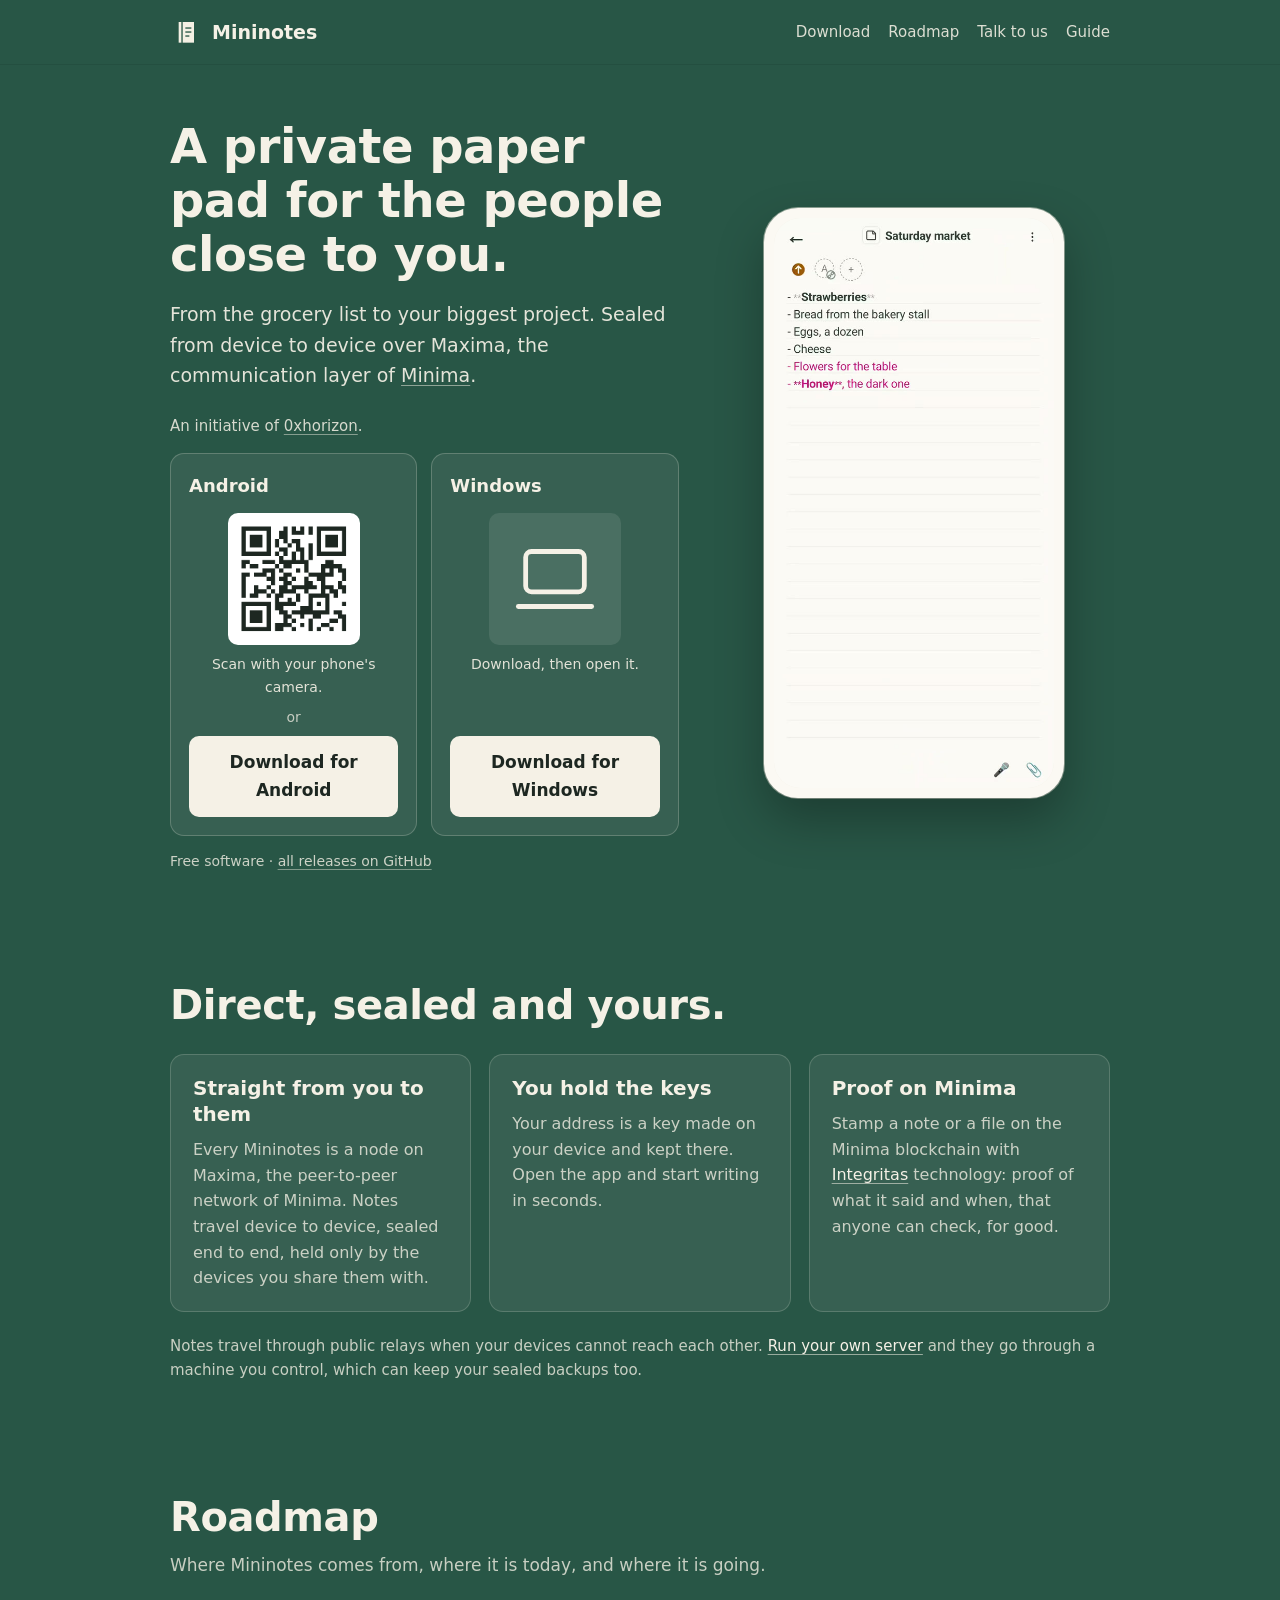
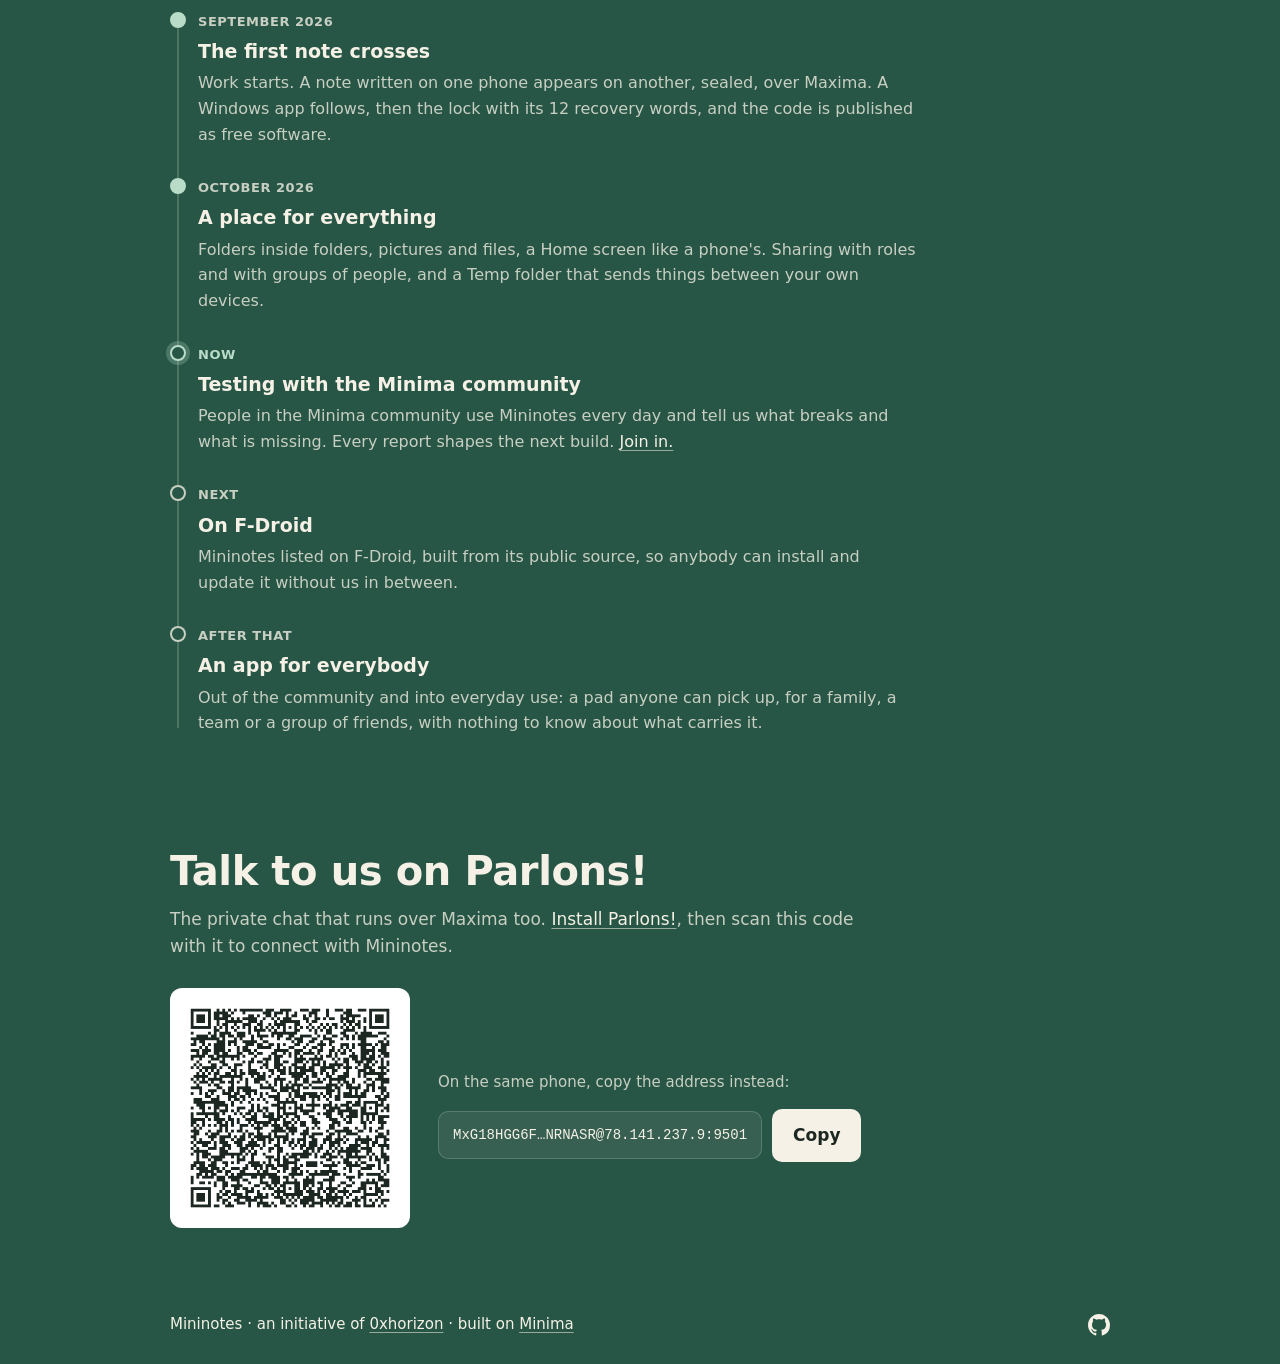
==== commit ed901435: "Stamps by Integritas, an initiative of 0xhorizon Proof on Minima says the stamps use Integritas tech" ====
--- a/index.html
+++ b/index.html
@@ -33,6 +33,7 @@
     <div>
       <h1>A private paper pad for the people close to you.</h1>
       <p class="lead">From the grocery list to your biggest project. Sealed from device to device over Maxima, the communication layer of <a class="onground" href="https://minima.global">Minima</a>.</p>
+      <p class="initiative">An initiative of <a class="onground" href="https://0xhorizon.xyz">0xhorizon</a>.</p>
       <div class="choices" id="download">
         <div class="choice">
           <h3>Android</h3>
@@ -69,7 +70,7 @@
     <div class="grid three">
       <div class="card"><h3>Straight from you to them</h3><p>Every Mininotes is a node on Maxima, the peer-to-peer network of Minima. Notes travel device to device, sealed end to end, held only by the devices you share them with.</p></div>
       <div class="card"><h3>You hold the keys</h3><p>Your address is a key made on your device and kept there. Open the app and start writing in seconds.</p></div>
-      <div class="card"><h3>Proof on Minima</h3><p>Stamp a note or a file on the Minima blockchain: proof of what it said and when, that anyone can check, for good.</p></div>
+      <div class="card"><h3>Proof on Minima</h3><p>Stamp a note or a file on the Minima blockchain with <a href="https://integritas.technology">Integritas</a> technology: proof of what it said and when, that anyone can check, for good.</p></div>
     </div>
     <p class="note own-relay">Notes travel through public relays when your devices cannot reach each other. <a href="https://github.com/mininotesorg/server">Run your own server</a> and they go through a machine you control, which can keep your sealed backups too.</p>
   </div>
@@ -131,7 +132,7 @@
 
 <footer>
   <div class="wrap">
-    <span>Mininotes · built on <a href="https://minima.global">Minima</a></span>
+    <span>Mininotes · an initiative of <a href="https://0xhorizon.xyz">0xhorizon</a> · built on <a href="https://minima.global">Minima</a></span>
     <span><a class="github" href="https://github.com/mininotesorg" aria-label="Mininotes on GitHub" title="GitHub"><svg viewBox="0 0 16 16" width="22" height="22" aria-hidden="true"><path fill="currentColor" d="M8 0C3.58 0 0 3.58 0 8c0 3.54 2.29 6.53 5.47 7.59.4.07.55-.17.55-.38 0-.19-.01-.82-.01-1.49-2.01.37-2.53-.49-2.69-.94-.09-.23-.48-.94-.82-1.13-.28-.15-.68-.52-.01-.53.63-.01 1.08.58 1.23.82.72 1.21 1.87.87 2.33.66.07-.52.28-.87.51-1.07-1.78-.2-3.64-.89-3.64-3.95 0-.87.31-1.59.82-2.15-.08-.2-.36-1.02.08-2.12 0 0 .67-.21 2.2.82.64-.18 1.32-.27 2-.27s1.36.09 2 .27c1.53-1.04 2.2-.82 2.2-.82.44 1.1.16 1.92.08 2.12.51.56.82 1.27.82 2.15 0 3.07-1.87 3.75-3.65 3.95.29.25.54.73.54 1.48 0 1.07-.01 1.93-.01 2.2 0 .21.15.46.55.38A8.01 8.01 0 0 0 16 8c0-4.42-3.58-8-8-8z"/></svg></a></span>
   </div>
 </footer>
--- a/assets/site.css
+++ b/assets/site.css
@@ -59,6 +59,7 @@
 .button.plain { background: transparent; color: var(--on-ground); border-color: rgba(245,241,230,.45); }
 .button.plain:hover { border-color: var(--on-ground); background: rgba(245,241,230,.08); }
 .small { font-size: 14px; opacity: .8; margin-top: 14px; }
+.initiative { font-size: 15px; opacity: .85; margin-top: -4px; }
 
 /* The ruled page, drawn: what the app looks like, without a screenshot */
 .pad {
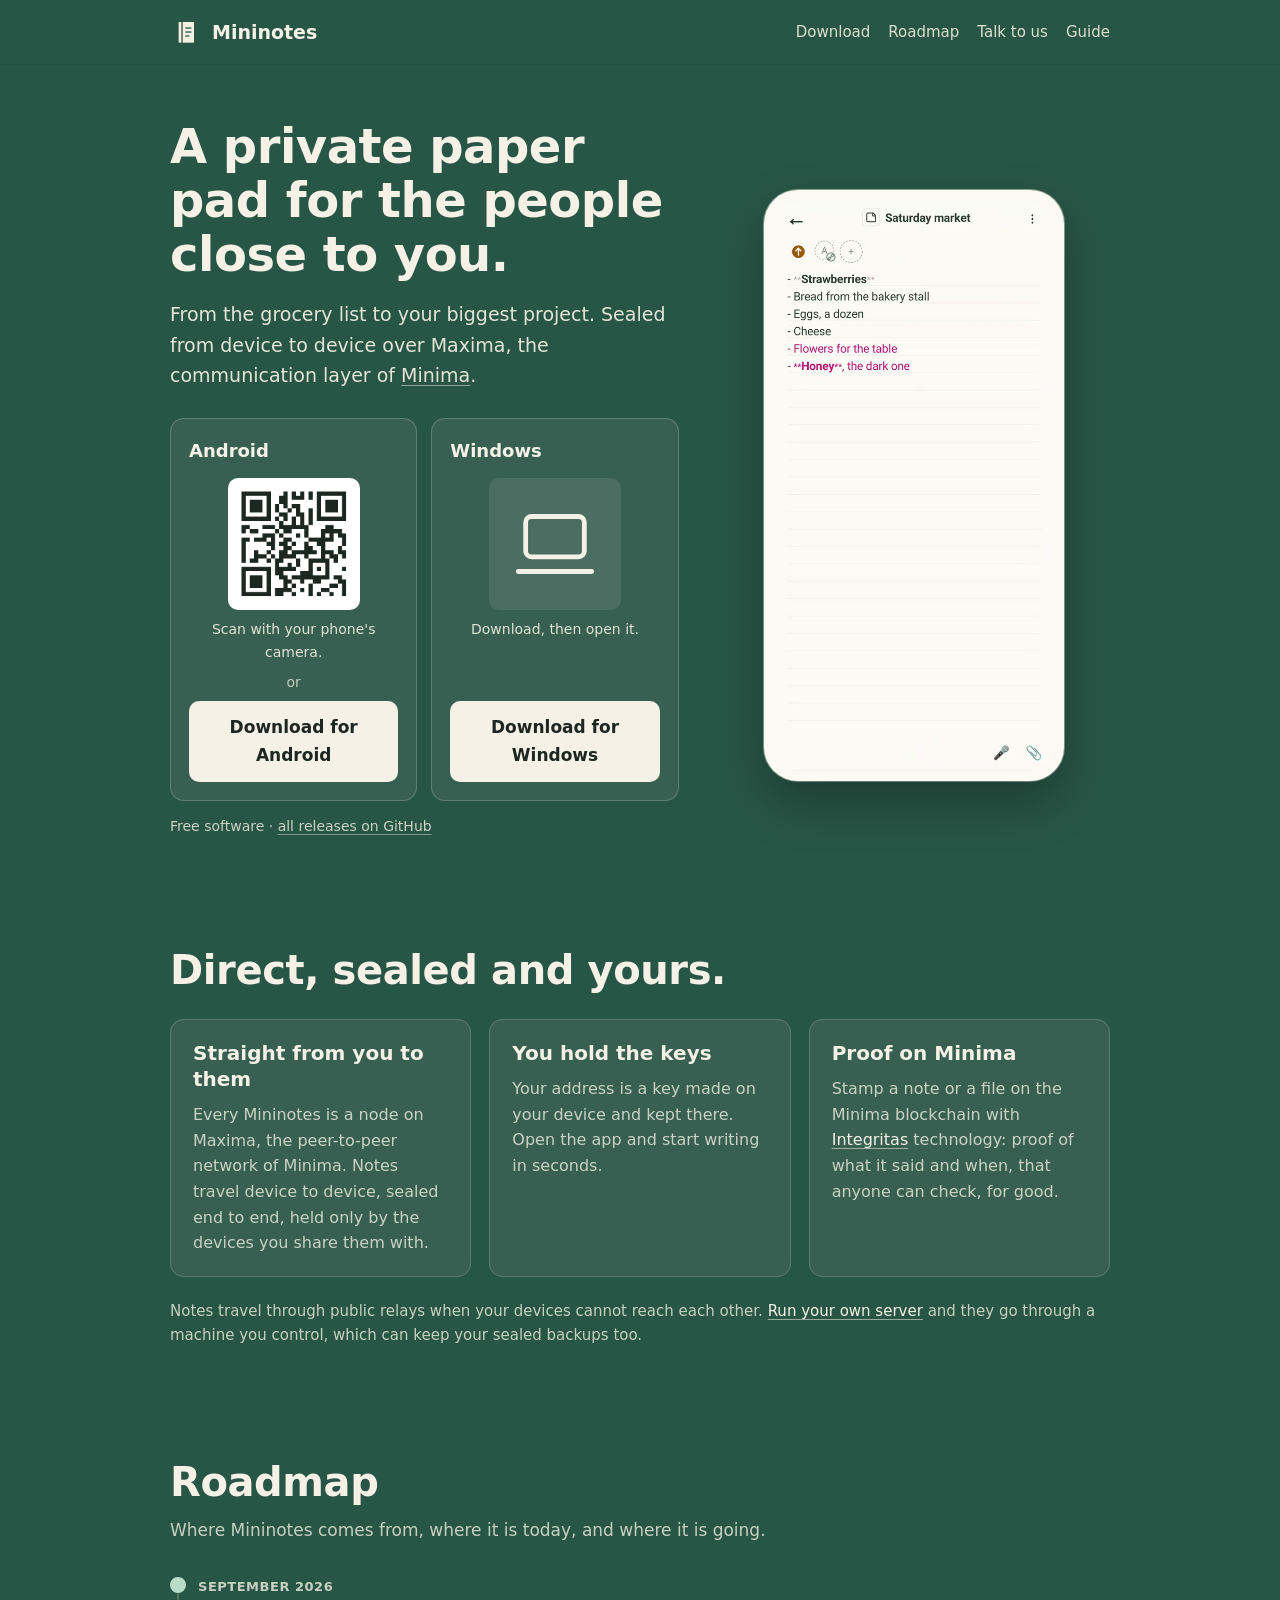
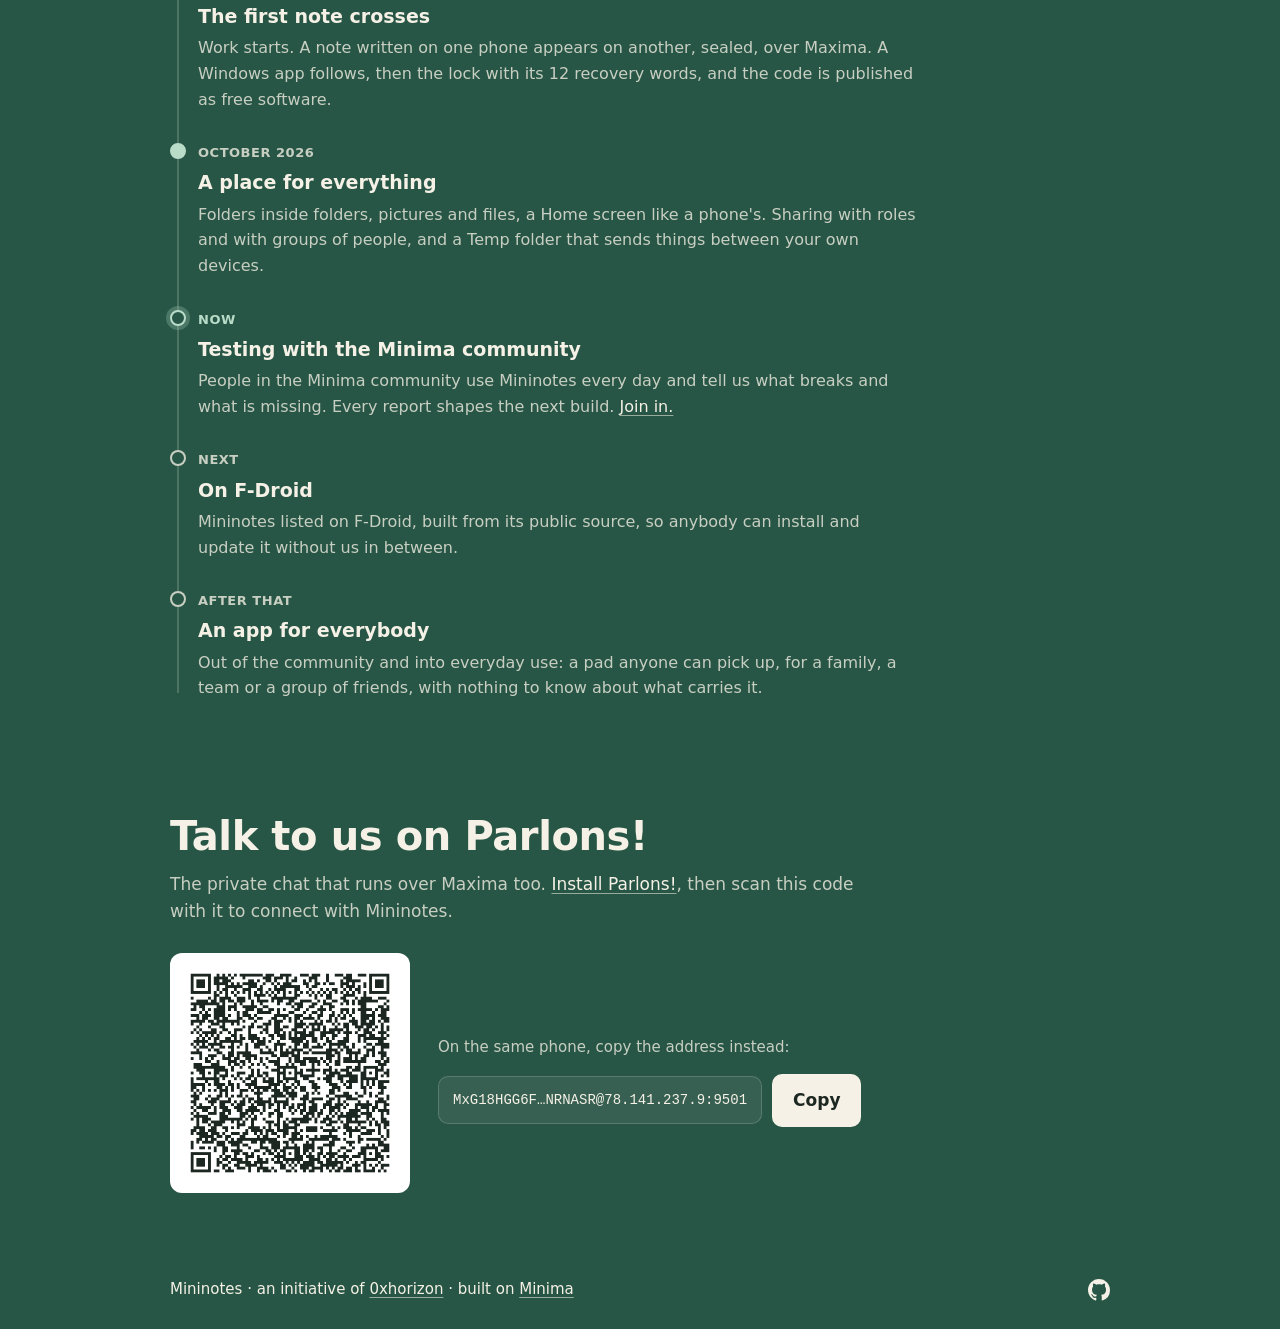
==== commit f61d68d0: "An initiative of 0xhorizon only in the footer The owner kept the footer's line and removed the one a" ====
--- a/index.html
+++ b/index.html
@@ -12,7 +12,17 @@
 <link rel="stylesheet" href="assets/site.css">
 <meta property="og:title" content="Mininotes">
 <meta property="og:description" content="A private paper pad for the people close to you. Sealed from device to device over Maxima.">
-<meta property="og:image" content="assets/mininotes-512.png">
+<meta property="og:image" content="https://mininotes.org/assets/social-card.png">
+<meta property="og:image:width" content="1200">
+<meta property="og:image:height" content="630">
+<meta property="og:image:alt" content="Mininotes. Write it down. Share it sealed. Keep it yours.">
+<meta property="og:type" content="website">
+<meta property="og:url" content="https://mininotes.org/">
+<meta property="og:site_name" content="Mininotes">
+<meta name="twitter:card" content="summary_large_image">
+<meta name="twitter:title" content="Mininotes">
+<meta name="twitter:description" content="A private paper pad for the people close to you. Sealed from device to device over Maxima.">
+<meta name="twitter:image" content="https://mininotes.org/assets/social-card.png">
 </head>
 <body>
 
@@ -33,7 +43,6 @@
     <div>
       <h1>A private paper pad for the people close to you.</h1>
       <p class="lead">From the grocery list to your biggest project. Sealed from device to device over Maxima, the communication layer of <a class="onground" href="https://minima.global">Minima</a>.</p>
-      <p class="initiative">An initiative of <a class="onground" href="https://0xhorizon.xyz">0xhorizon</a>.</p>
       <div class="choices" id="download">
         <div class="choice">
           <h3>Android</h3>
--- a/assets/site.css
+++ b/assets/site.css
@@ -59,7 +59,6 @@
 .button.plain { background: transparent; color: var(--on-ground); border-color: rgba(245,241,230,.45); }
 .button.plain:hover { border-color: var(--on-ground); background: rgba(245,241,230,.08); }
 .small { font-size: 14px; opacity: .8; margin-top: 14px; }
-.initiative { font-size: 15px; opacity: .85; margin-top: -4px; }
 
 /* The ruled page, drawn: what the app looks like, without a screenshot */
 .pad {
